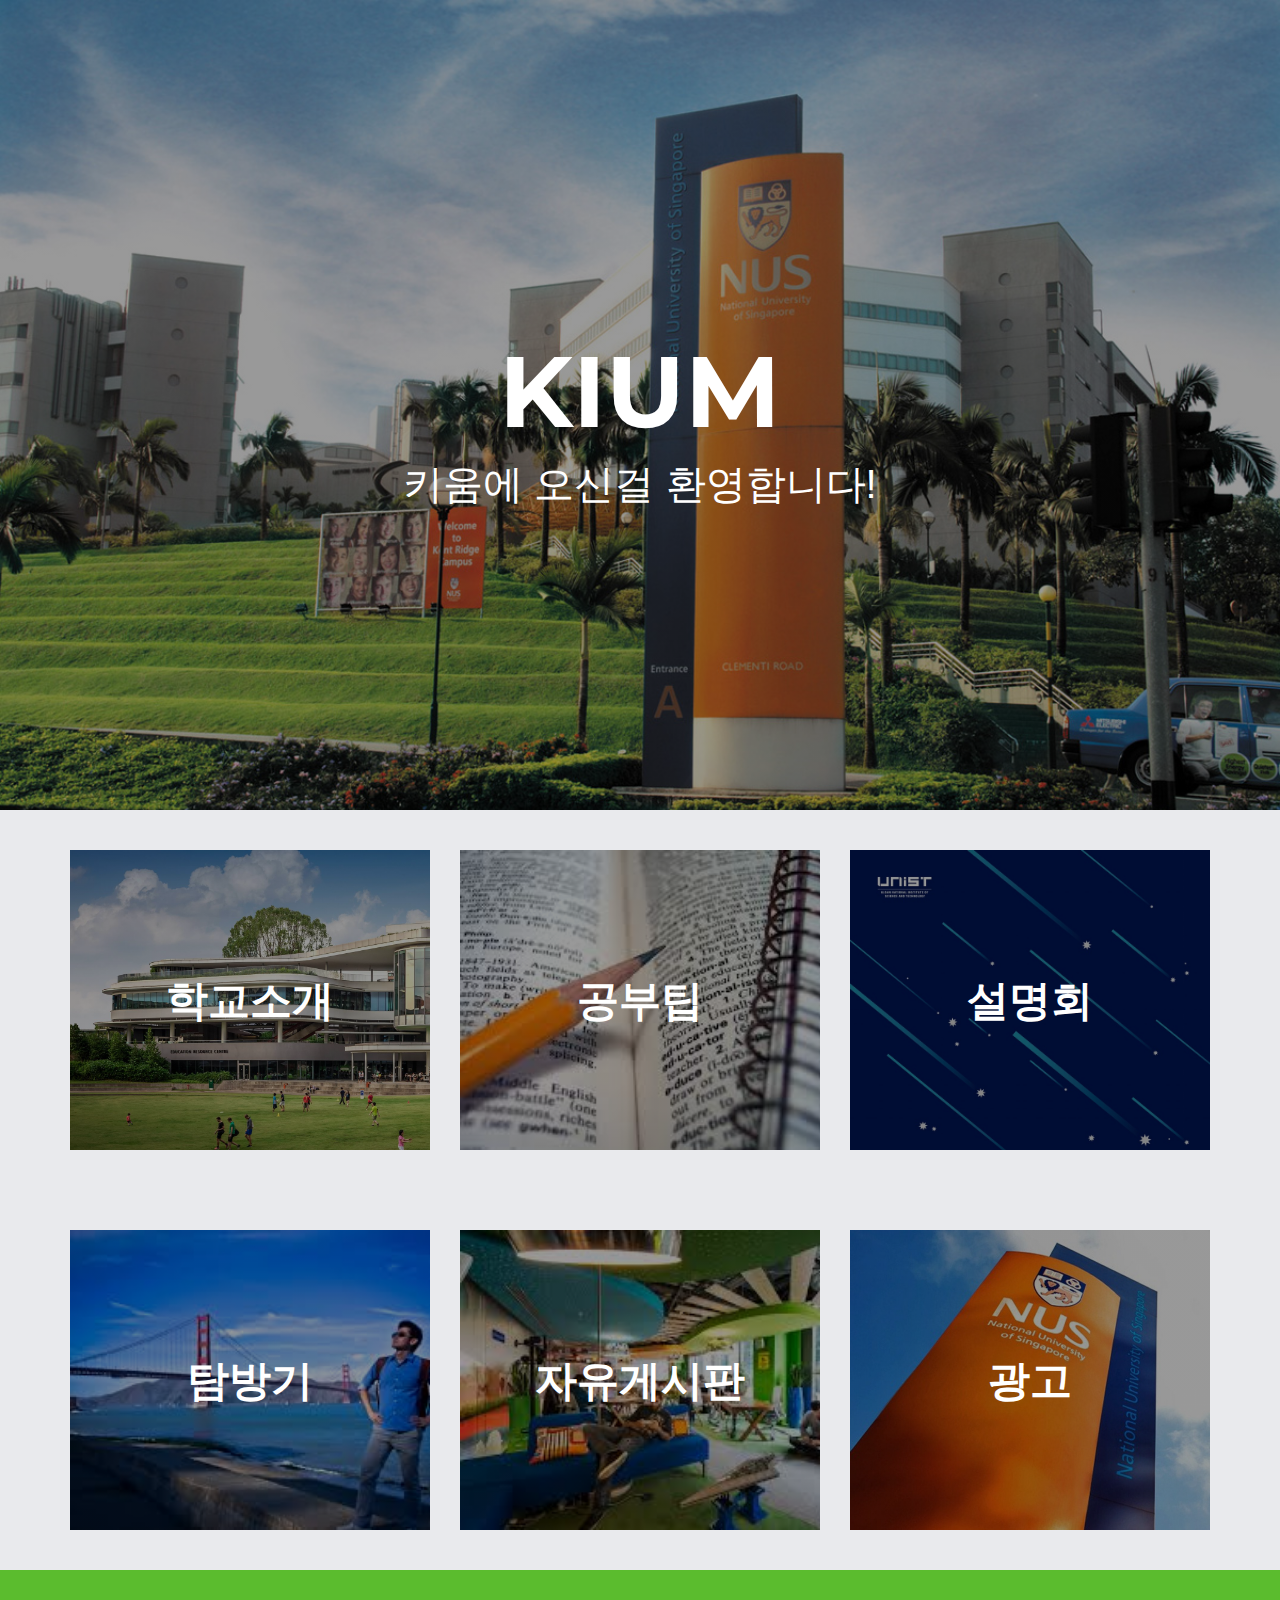
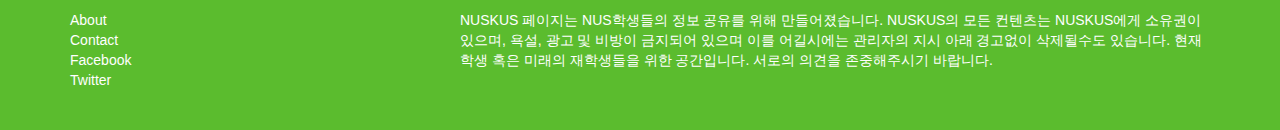
==== view/index.html @ 13a07c7b "Copy from nuskus directory" ====
<!DOCTYPE HTML>
<html lang="en">
<head>
	<!-- META -->
	<meta charset="utf-8">
    <meta http-equiv="X-UA-Compatible" content="IE=edge">
    <meta name="viewport" content="width=device-width, initial-scale=1">
    <meta name="description" content="">
    <meta name="author" content="">
    <!-- TITLE -->
	<title>키움 | 대학알짜정보</title>
	<!-- CSS -->
	<link href="../resource/css/bootstrap.css" rel="stylesheet">
	<link href="../resource/css/freelancer.css" rel="stylesheet">
	<link href="../resource/css/main.css" rel="stylesheet">
	<!-- FONT -->
	<link href="../resource/css/font-awesome.css" rel="stylesheet" type="text/css">
    <link href="http://fonts.googleapis.com/css?family=Montserrat:400,700" rel="stylesheet" type="text/css">
    <link href="http://fonts.googleapis.com/css?family=Lato:400,700,400italic,700italic" rel="stylesheet" type="text/css">
</head>

<body>

<header class="nus-img sized-picture">
	<div class="container">
		<div class="row">
			<div class="col-lg-8 col-lg-offset-2 col-md-10 col-md-offset-1 tall-header-content ">
				<div class="header-text">
					<h1>KIUM</h1>
					<span class="header-intro">키움에 오신걸 환영합니다!</span>
				</div>
			</div>
		</div>
	</div>
</header>

<section class="selection-card-list">
	<div class="container">
		<div class="row">
			<div class="col-lg-4 col-md-4 selection-card-content">
				<div class="selection-card-item residence-img sized-picture">
					<div class="selection-card-text">
						<h2>학교소개</h2>
					</div>
				</div>
			</div>
			<div class="col-lg-4 col-md-4 selection-card-content">
				<a href="./academic.html">
					<div class="selection-card-item academic-img sized-picture">
						<div class="selection-card-text">
							<h2>공부팁</h2>
						</div>
					</div>
				</a>
			</div>
			<div class="col-lg-4 col-md-4 selection-card-content">
				<div class="selection-card-item seminar-img sized-picture">
					<div class="selection-card-text">
						<h2>설명회</h2>
					</div>
				</div>
			</div>
			<div class="col-lg-4 col-md-4 selection-card-content">
				<div class="selection-card-item exchange-img sized-picture">
					<div class="selection-card-text">
						<h2>탐방기</h2>
					</div>
				</div>
			</div>
			<div class="col-lg-4 col-md-4 selection-card-content">
				<div class="selection-card-item internship-img sized-picture">
					<div class="selection-card-text">
						<h2>자유게시판</h2>
					</div>
				</div>
			</div>
			<div class="col-lg-4 col-md-4 selection-card-content">
				<div class="selection-card-item admission-img sized-picture">
					<div class="selection-card-text">
						<h2>광고</h2>
					</div>
				</div>
			</div>
		</div>
	</div>
</section>

<footer class="footer">
	<div class="container">
		<div class="row">
			<div class="col-lg-4 col-md-4 footer-content">
				<div class="footer-text-box">
					About <br>
					Contact <br>
					Facebook <br>
					Twitter <br>
				</div>
			</div>
			<div class="col-lg-8 col-md-8 footer-content">
				<div class="footer-copyright">
					NUSKUS 페이지는 NUS학생들의 정보 공유를 위해 만들어졌습니다. NUSKUS의 모든 컨텐츠는 NUSKUS에게 소유권이 있으며, 욕설, 광고 및 비방이 금지되어 있으며 이를 어길시에는 관리자의 지시 아래 경고없이 삭제될수도 있습니다. 현재학생 혹은 미래의 재학생들을 위한 공간입니다. 서로의 의견을 존중해주시기 바랍니다. 
				</div>
			</div>
		</div>
	</div>
</footer>

</body>
</html>
---- resource/css/freelancer.css ----
/*!
 * Start Bootstrap - Freelancer Bootstrap Theme (http://startbootstrap.com)
 * Code licensed under the Apache License v2.0.
 * For details, see http://www.apache.org/licenses/LICENSE-2.0.
 */

body {
    overflow-x: hidden;
}

p {
    font-size: 20px;
}

p.small {
    font-size: 16px;
}

a,
a:hover,
a:focus,
a:active,
a.active {
    text-decoration: none;
    color: white;
}

h1,
h2,
h3,
h4,
h5,
h6 {
    text-transform: uppercase;
    font-family: Montserrat,"Helvetica Neue",Helvetica,Arial,sans-serif;
    font-weight: 700;
}

hr.star-light,
hr.star-primary {
    margin: 25px auto 30px;
    padding: 0;
    max-width: 250px;
    border: 0;
    border-top: solid 5px;
    text-align: center;
}

hr.star-light:after,
hr.star-primary:after {
    content: "\f005";
    display: inline-block;
    position: relative;
    top: -.8em;
    padding: 0 .25em;
    font-family: FontAwesome;
    font-size: 2em;
}

hr.star-light {
    border-color: #fff;
}

hr.star-light:after {
    color: #fff;
    background-color: #18bc9c;
}

hr.star-primary {
    border-color: #2c3e50;
}

hr.star-primary:after {
    color: #2c3e50;
    background-color: #fff;
}

.img-centered {
    margin: 0 auto;
}

header {
    text-align: center;
    color: #fff;
    background: #18bc9c;
}

header .container {
}

header img {
    display: block;
    margin: 0 auto 20px;
}

header .intro-text .name {
    display: block;
    text-transform: uppercase;
    font-family: Montserrat,"Helvetica Neue",Helvetica,Arial,sans-serif;
    font-size: 2em;
    font-weight: 700;
}

header .intro-text .skills {
    font-size: 1.25em;
    font-weight: 300;
}

@media(min-width:768px) {
    header .container {
    }

    header .intro-text .name {
        font-size: 4.75em;
    }

    header .intro-text .skills {
        font-size: 1.75em;
    }
}

@media(min-width:768px) {
    .navbar-fixed-top {
        padding: 25px 0;
        -webkit-transition: padding .3s;
        -moz-transition: padding .3s;
        transition: padding .3s;
    }

    .navbar-fixed-top .navbar-brand {
        font-size: 2em;
        -webkit-transition: all .3s;
        -moz-transition: all .3s;
        transition: all .3s;
    }

    .navbar-fixed-top.navbar-shrink {
        padding: 10px 0;
    }

    .navbar-fixed-top.navbar-shrink .navbar-brand {
        font-size: 1.5em;
    }
}

.navbar {
    text-transform: uppercase;
    font-family: Montserrat,"Helvetica Neue",Helvetica,Arial,sans-serif;
    font-weight: 700;
}

.navbar a:focus {
    outline: 0;
}

.navbar .navbar-nav {
    letter-spacing: 1px;
}

.navbar .navbar-nav li a:focus {
    outline: 0;
}

.navbar-default,
.navbar-inverse {
    border: 0;
}

section {
}

section h2 {
    margin: 0;
    font-size: 3em;
}

section.success {
    color: #fff;
    background: #18bc9c;
}

section.success a,
section.success a:hover,
section.success a:focus,
section.success a:active,
section.success a.active {
    outline: 0;
    color: #2c3e50;
}

@media(max-width:767px) {
    section {
        padding: 75px 0;
    }

    section.first {
        padding-top: 75px;
    }
}

#portfolio .portfolio-item {
    right: 0;
    margin: 0 0 15px;
}

#portfolio .portfolio-item .portfolio-link {
    display: block;
    position: relative;
    margin: 0 auto;
    max-width: 400px;
}

#portfolio .portfolio-item .portfolio-link .caption {
    position: absolute;
    width: 100%;
    height: 100%;
    opacity: 0;
    background: rgba(24,188,156,.9);
    -webkit-transition: all ease .5s;
    -moz-transition: all ease .5s;
    transition: all ease .5s;
}

#portfolio .portfolio-item .portfolio-link .caption:hover {
    opacity: 1;
}

#portfolio .portfolio-item .portfolio-link .caption .caption-content {
    position: absolute;
    top: 50%;
    width: 100%;
    height: 20px;
    margin-top: -12px;
    text-align: center;
    font-size: 20px;
    color: #fff;
}

#portfolio .portfolio-item .portfolio-link .caption .caption-content i {
    margin-top: -12px;
}

#portfolio .portfolio-item .portfolio-link .caption .caption-content h3,
#portfolio .portfolio-item .portfolio-link .caption .caption-content h4 {
    margin: 0;
}

#portfolio * {
    z-index: 2;
}

@media(min-width:767px) {
    #portfolio .portfolio-item {
        margin: 0 0 30px;
    }
}

.btn-outline {
    margin-top: 15px;
    border: solid 2px #fff;
    font-size: 20px;
    color: #fff;
    background: 0 0;
    transition: all .3s ease-in-out;
}

.btn-outline:hover,
.btn-outline:focus,
.btn-outline:active,
.btn-outline.active {
    border: solid 2px #fff;
    color: #18bc9c;
    background: #fff;
}

.floating-label-form-group {
    position: relative;
    margin-bottom: 0;
    padding-bottom: .5em;
    border-bottom: 1px solid #eee;
}

.floating-label-form-group input,
.floating-label-form-group textarea {
    z-index: 1;
    position: relative;
    padding-right: 0;
    padding-left: 0;
    border: 0;
    border-radius: 0;
    font-size: 1.5em;
    background: 0 0;
    box-shadow: none!important;
    resize: none;
}

.floating-label-form-group label {
    display: block;
    z-index: 0;
    position: relative;
    top: 2em;
    margin: 0;
    font-size: .85em;
    line-height: 1.764705882em;
    vertical-align: middle;
    vertical-align: baseline;
    opacity: 0;
    -webkit-transition: top .3s ease,opacity .3s ease;
    -moz-transition: top .3s ease,opacity .3s ease;
    -ms-transition: top .3s ease,opacity .3s ease;
    transition: top .3s ease,opacity .3s ease;
}

.floating-label-form-group::not(:first-child) {
    padding-left: 14px;
    border-left: 1px solid #eee;
}

.floating-label-form-group-with-value label {
    top: 0;
    opacity: 1;
}

.floating-label-form-group-with-focus label {
    color: #18bc9c;
}

form .row:first-child .floating-label-form-group {
    border-top: 1px solid #eee;
}

footer {
    color: #fff;
}

footer h3 {
    margin-bottom: 30px;
}

footer .footer-above {
    padding-top: 50px;
    background-color: #2c3e50;
}

footer .footer-col {
    margin-bottom: 50px;
}

footer .footer-below {
    padding: 25px 0;
    background-color: #233140;
}

.btn-social {
    display: inline-block;
    width: 50px;
    height: 50px;
    border: 2px solid #fff;
    border-radius: 100%;
    text-align: center;
    font-size: 20px;
    line-height: 45px;
}

.btn:focus,
.btn:active,
.btn.active {
    outline: 0;
}

.scroll-top {
    z-index: 1049;
    position: fixed;
    right: 2%;
    bottom: 2%;
    width: 50px;
    height: 50px;
}

.scroll-top .btn {
    width: 50px;
    height: 50px;
    border-radius: 100%;
    font-size: 20px;
    line-height: 28px;
}

.scroll-top .btn:focus {
    outline: 0;
}

.portfolio-modal .modal-content {
    padding: 100px 0;
    min-height: 100%;
    border: 0;
    border-radius: 0;
    text-align: center;
    background-clip: border-box;
    -webkit-box-shadow: none;
    box-shadow: none;
}

.portfolio-modal .modal-content h2 {
    margin: 0;
    font-size: 3em;
}

.portfolio-modal .modal-content img {
    margin-bottom: 30px;
}

.portfolio-modal .modal-content .item-details {
    margin: 30px 0;
}

.portfolio-modal .close-modal {
    position: absolute;
    top: 25px;
    right: 25px;
    width: 75px;
    height: 75px;
    background-color: transparent;
    cursor: pointer;
}

.portfolio-modal .close-modal:hover {
    opacity: .3;
}

.portfolio-modal .close-modal .lr {
    z-index: 1051;
    width: 1px;
    height: 75px;
    margin-left: 35px;
    background-color: #2c3e50;
    -webkit-transform: rotate(45deg);
    -ms-transform: rotate(45deg);
    transform: rotate(45deg);
}

.portfolio-modal .close-modal .lr .rl {
    z-index: 1052;
    width: 1px;
    height: 75px;
    background-color: #2c3e50;
    -webkit-transform: rotate(90deg);
    -ms-transform: rotate(90deg);
    transform: rotate(90deg);
}

.portfolio-modal .modal-backdrop {
    display: none;
    opacity: 0;
}
---- resource/css/main.css ----
/*GENERAL*/
body {
	background-color: #E9EAED;
}

.tall-header-content {
	height: 90vh;
}

.short-header-content {
	height: 45vh;
}

.header-text {
	text-align: center;
	position: relative;
	top: 50%;
	transform: translateY(-50%);
    -webkit-transform: translateY(-50%);
	color: white;
}

.header-text h1 {
	color: white;
	font-size: 100px;
}

.header-text .header-intro {
	font-size: 40px;
}

.navigation-bar {
	background-color: #5BBC2E;
	margin: 0;
}

.navigation-bar-option {
	left: 50%;
	position: relative;
	transform: translateX(-50%);
}

ul.navigation-bar-option li > a {
	color: white !important;
}

.sized-picture {
	background-repeat: no-repeat !important;
	background-size: cover !important;
	overflow: hidden;
	width: 100%;
}

.footer {
	background-color: #5BBC2E;
}

.footer-content {
	margin: 40px 0px;
}

/*SELECTION CARD*/
.selection-card-content {
	margin: 40px 0px;
}

.selection-card-item {
	text-align: center;
	height: 300px;
	width: 100%;
}

.selection-card-text {
	position: relative;
	top: 50%;
	transform: translateY(-50%);
    -webkit-transform: translateY(-50%);;
	color: white;
}

/*PREVIEW CARD*/
.preview-card-content {
	background-color: rgba(34,34,34,0.93);
	margin: 40px 0px;
}

.preview-card-picture {
	margin: 50px 50px;
	height: 400px;
	width: auto;
}

.preview-card-title {
	color: white;
	margin: 25px 50px;
}

.preview-card-description {
	color: white;
	margin: 25px 50px;
}

/*POST*/
.post-sidebar {
	padding: 0px 20px;
	padding-left: 30px;
	padding-right: 0px;
}

.post-sidebar-directory {
	padding: 0;
	margin: 25px 0px;
	color: white;
	background-color: #95A5A6;
	border-radius: 4px;
	/*background-color: #FFFFEE;*/
	/*border-width: 2px;
	border-radius: 4px;
	border-style: solid;
	border-color: #F96902;*/
	text-align: center;
}

.post-sidebar-title, .post-sidebar-option {
	padding: 5px;
}

.post-sidebar-option:hover {
	color: white;
	border-radius: 4px;
	background-color: #5BBC2E;
}

.post-content {
	padding: 0px 30px;
}

.post-content-panel {
	padding: 15px 20px;
	margin: 25px 0px;
	color: white;
	background-color: rgba(34,34,34,0.93);
	border-radius: 4px;
	/*border-width: 2px;
	border-style: solid;
	border-color: #F96902;*/
}

.post-content-picture {
	height: 400px;
	width: 100%;
}

/*IMAGE*/
.academic-img {
	background: linear-gradient(
		rgba(0, 0, 0, 0.4),
		rgba(0, 0, 0, 0.4)
	), url('../img/academic.jpeg');
}

.admission-img {
	background: linear-gradient(
		rgba(0, 0, 0, 0.4),
		rgba(0, 0, 0, 0.4)
	), url('../img/admission.jpeg');
}

.exchange-img {
	background: linear-gradient(
		rgba(0, 0, 0, 0.4),
		rgba(0, 0, 0, 0.4)
	), url('../img/exchange.jpeg');
}

.internship-img {
	background: linear-gradient(
		rgba(0, 0, 0, 0.4),
		rgba(0, 0, 0, 0.4)
	), url('../img/internship.jpeg');
}

/*ADDING IMAGE CLASS COPY FROM HERE*/
.ivle-img {
	background: linear-gradient(
		rgba(0, 0, 0, 0.1),
		rgba(0, 0, 0, 0.1)
	), url('../img/ivle.png');
}
/*TO HERE*/

.nusmods-img {
	background: linear-gradient(
		rgba(0, 0, 0, 0.1),
		rgba(0, 0, 0, 0.1)
	), url('../img/nusmods.png');
}

.nus-img {
	background: linear-gradient(
		rgba(0, 0, 0, 0.4),
		rgba(0, 0, 0, 0.4)
	), url('../img/nus.jpg');
}

.residence-img {
	background: linear-gradient(
		rgba(0, 0, 0, 0.4),
		rgba(0, 0, 0, 0.4)
	), url('../img/residence.jpg');
}

.seminar-img {
	background: linear-gradient(
		rgba(0, 0, 0, 0.4),
		rgba(0, 0, 0, 0.4)
	), url('../img/seminar.jpg');
}
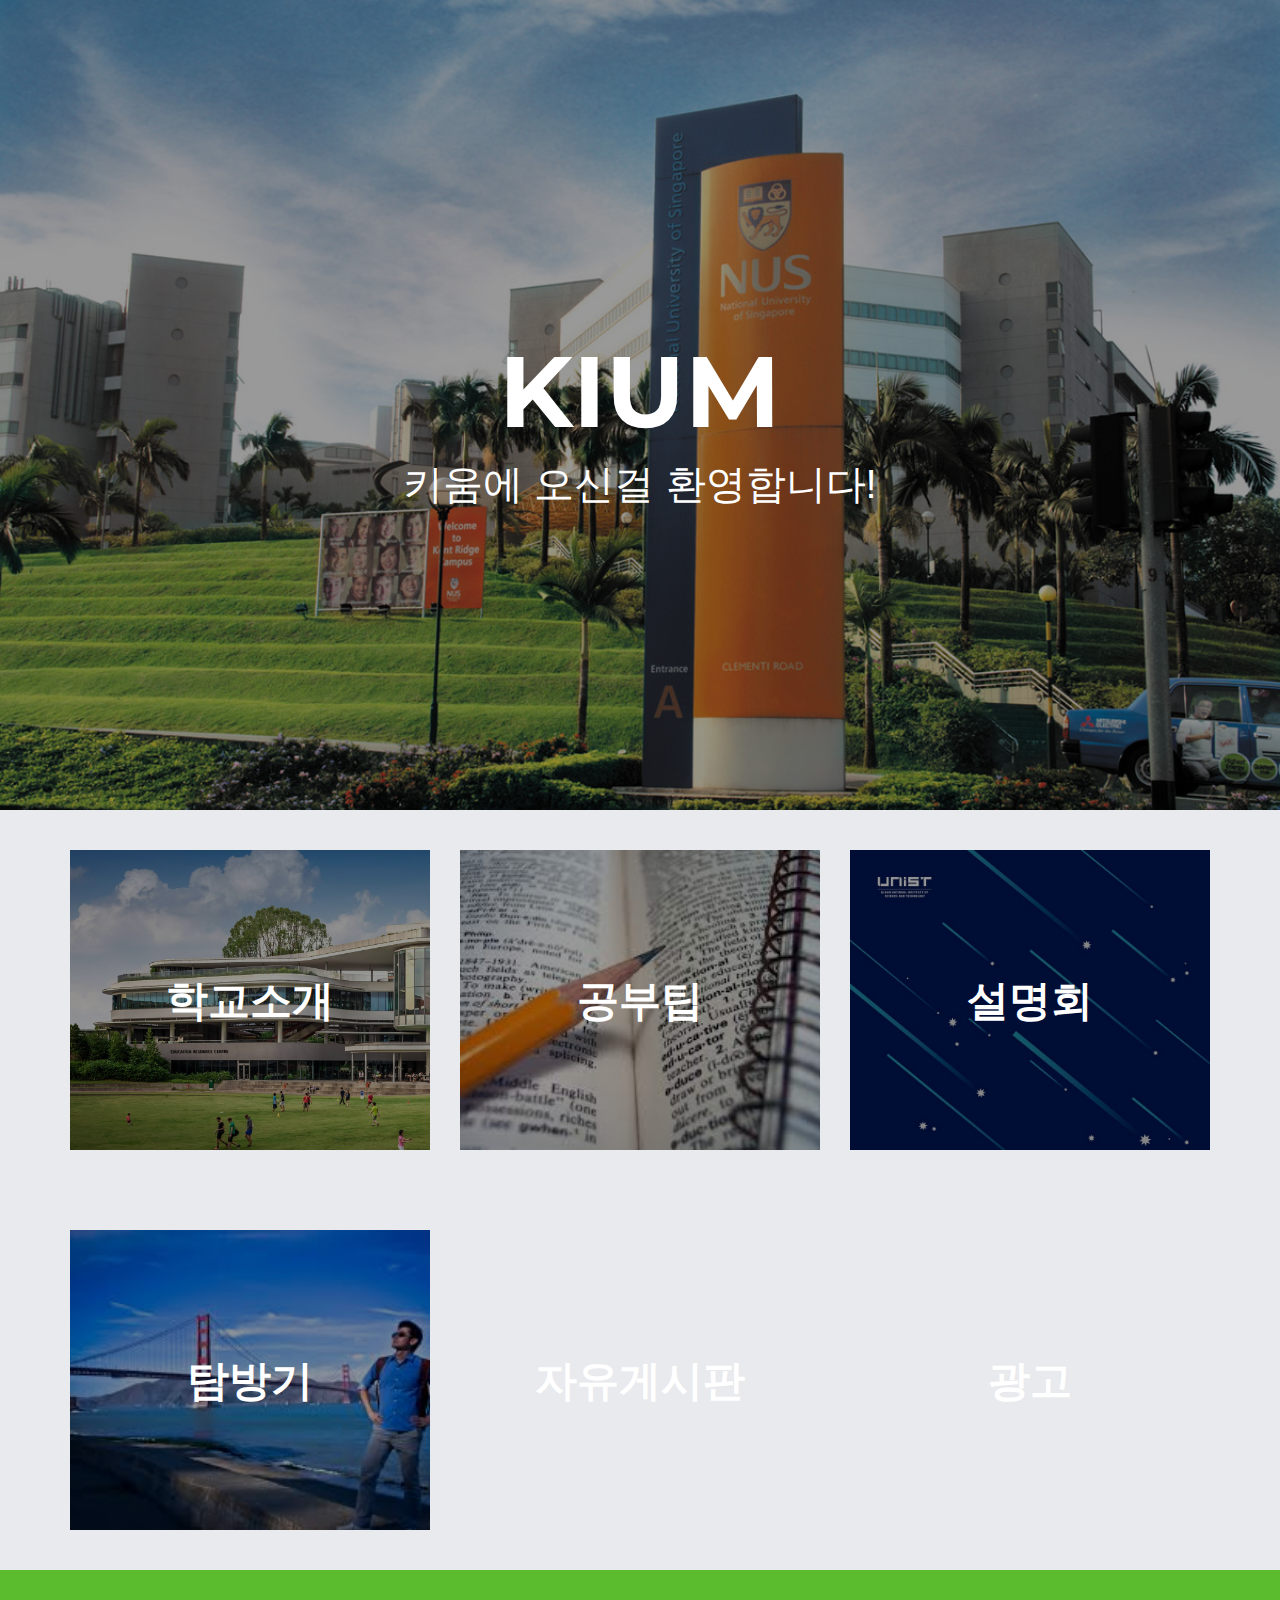
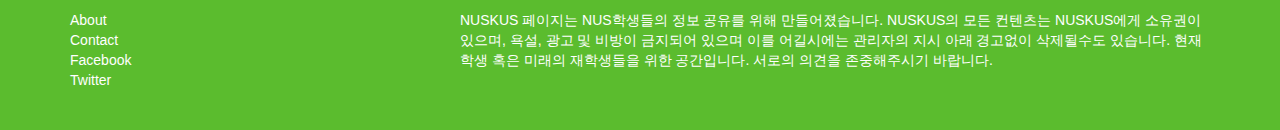
==== commit de3301ea: "Add pages" ====
--- a/view/index.html
+++ b/view/index.html
@@ -37,12 +37,15 @@
 <section class="selection-card-list">
 	<div class="container">
 		<div class="row">
+
 			<div class="col-lg-4 col-md-4 selection-card-content">
-				<div class="selection-card-item residence-img sized-picture">
-					<div class="selection-card-text">
-						<h2>학교소개</h2>
+				<a href="./school.html">
+					<div class="selection-card-item school-img sized-picture">
+						<div class="selection-card-text">
+							<h2>학교소개</h2>
+						</div>
 					</div>
-				</div>
+				</a>
 			</div>
 			<div class="col-lg-4 col-md-4 selection-card-content">
 				<a href="./academic.html">
@@ -54,33 +57,42 @@
 				</a>
 			</div>
 			<div class="col-lg-4 col-md-4 selection-card-content">
-				<div class="selection-card-item seminar-img sized-picture">
-					<div class="selection-card-text">
-						<h2>설명회</h2>
+				<a href="./seminar.html">
+					<div class="selection-card-item seminar-img sized-picture">
+						<div class="selection-card-text">
+							<h2>설명회</h2>
+						</div>
 					</div>
-				</div>
+				</a>
 			</div>
 			<div class="col-lg-4 col-md-4 selection-card-content">
-				<div class="selection-card-item exchange-img sized-picture">
-					<div class="selection-card-text">
-						<h2>탐방기</h2>
+				<a href="./explore.html">
+					<div class="selection-card-item explore-img sized-picture">
+						<div class="selection-card-text">
+							<h2>탐방기</h2>
+						</div>
 					</div>
-				</div>
+				</a>
 			</div>
 			<div class="col-lg-4 col-md-4 selection-card-content">
-				<div class="selection-card-item internship-img sized-picture">
-					<div class="selection-card-text">
-						<h2>자유게시판</h2>
+				<a href="./discuss.html">
+					<div class="selection-card-item discussion-img sized-picture">
+						<div class="selection-card-text">
+							<h2>자유게시판</h2>
+						</div>
 					</div>
-				</div>
+				</a>
 			</div>
 			<div class="col-lg-4 col-md-4 selection-card-content">
-				<div class="selection-card-item admission-img sized-picture">
-					<div class="selection-card-text">
-						<h2>광고</h2>
+				<a href="./advertise.html">
+					<div class="selection-card-item advertisement-img sized-picture">
+						<div class="selection-card-text">
+							<h2>광고</h2>
+						</div>
 					</div>
-				</div>
+				</a>
 			</div>
+
 		</div>
 	</div>
 </section>
--- a/resource/css/main.css
+++ b/resource/css/main.css
@@ -159,25 +159,25 @@
 	), url('../img/academic.jpeg');
 }
 
-.admission-img {
-	background: linear-gradient(
-		rgba(0, 0, 0, 0.4),
-		rgba(0, 0, 0, 0.4)
-	), url('../img/admission.jpeg');
-}
-
-.exchange-img {
-	background: linear-gradient(
-		rgba(0, 0, 0, 0.4),
-		rgba(0, 0, 0, 0.4)
-	), url('../img/exchange.jpeg');
-}
-
-.internship-img {
-	background: linear-gradient(
-		rgba(0, 0, 0, 0.4),
-		rgba(0, 0, 0, 0.4)
-	), url('../img/internship.jpeg');
+.advertise-img {
+	background: linear-gradient(
+		rgba(0, 0, 0, 0.4),
+		rgba(0, 0, 0, 0.4)
+	), url('../img/advertise.jpeg');
+}
+
+.discuss-img {
+	background: linear-gradient(
+		rgba(0, 0, 0, 0.4),
+		rgba(0, 0, 0, 0.4)
+	), url('../img/discuss.jpeg');
+}
+
+.explore-img {
+	background: linear-gradient(
+		rgba(0, 0, 0, 0.4),
+		rgba(0, 0, 0, 0.4)
+	), url('../img/explore.jpeg');
 }
 
 /*ADDING IMAGE CLASS COPY FROM HERE*/
@@ -203,11 +203,11 @@
 	), url('../img/nus.jpg');
 }
 
-.residence-img {
-	background: linear-gradient(
-		rgba(0, 0, 0, 0.4),
-		rgba(0, 0, 0, 0.4)
-	), url('../img/residence.jpg');
+.school-img {
+	background: linear-gradient(
+		rgba(0, 0, 0, 0.4),
+		rgba(0, 0, 0, 0.4)
+	), url('../img/school.jpg');
 }
 
 .seminar-img {
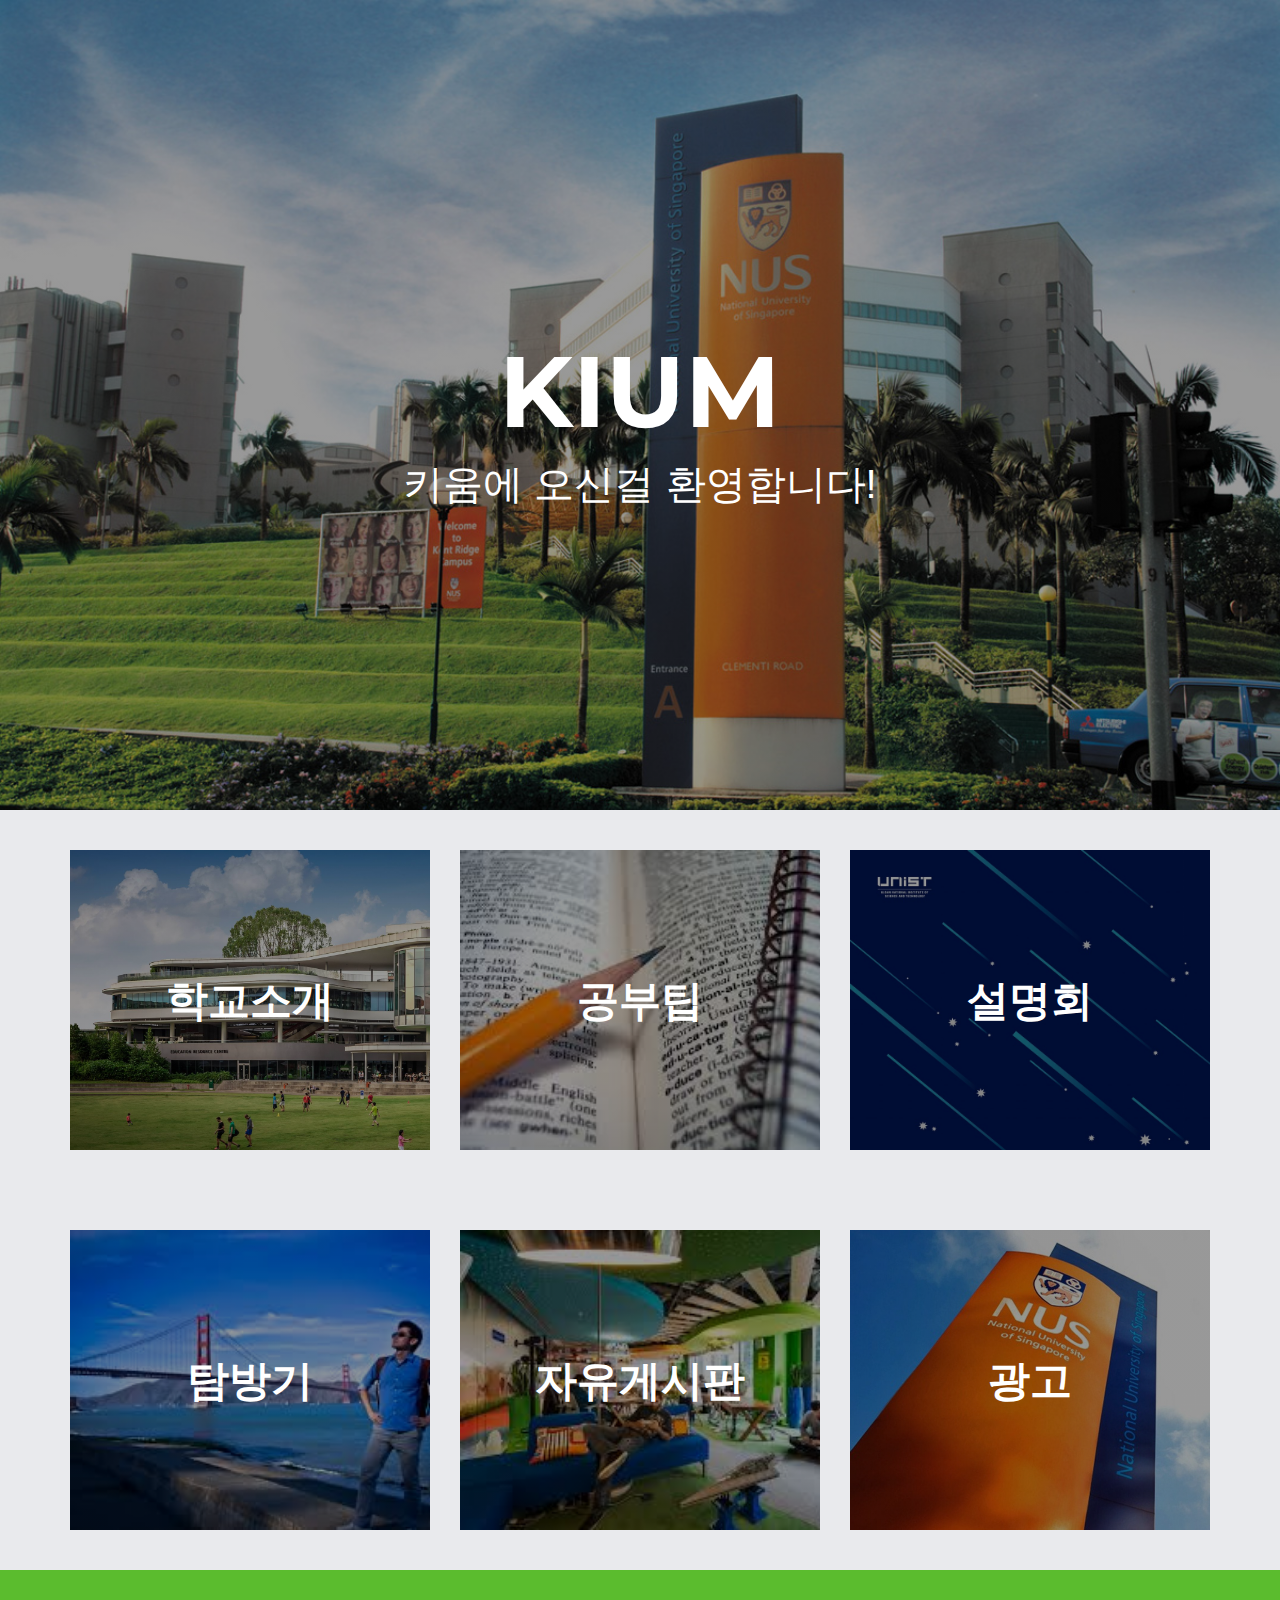
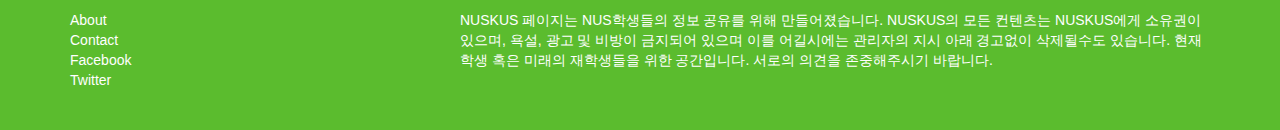
==== commit 35c68889: "Fix img class" ====
--- a/view/index.html
+++ b/view/index.html
@@ -76,7 +76,7 @@
 			</div>
 			<div class="col-lg-4 col-md-4 selection-card-content">
 				<a href="./discuss.html">
-					<div class="selection-card-item discussion-img sized-picture">
+					<div class="selection-card-item discuss-img sized-picture">
 						<div class="selection-card-text">
 							<h2>자유게시판</h2>
 						</div>
@@ -85,7 +85,7 @@
 			</div>
 			<div class="col-lg-4 col-md-4 selection-card-content">
 				<a href="./advertise.html">
-					<div class="selection-card-item advertisement-img sized-picture">
+					<div class="selection-card-item advertise-img sized-picture">
 						<div class="selection-card-text">
 							<h2>광고</h2>
 						</div>
